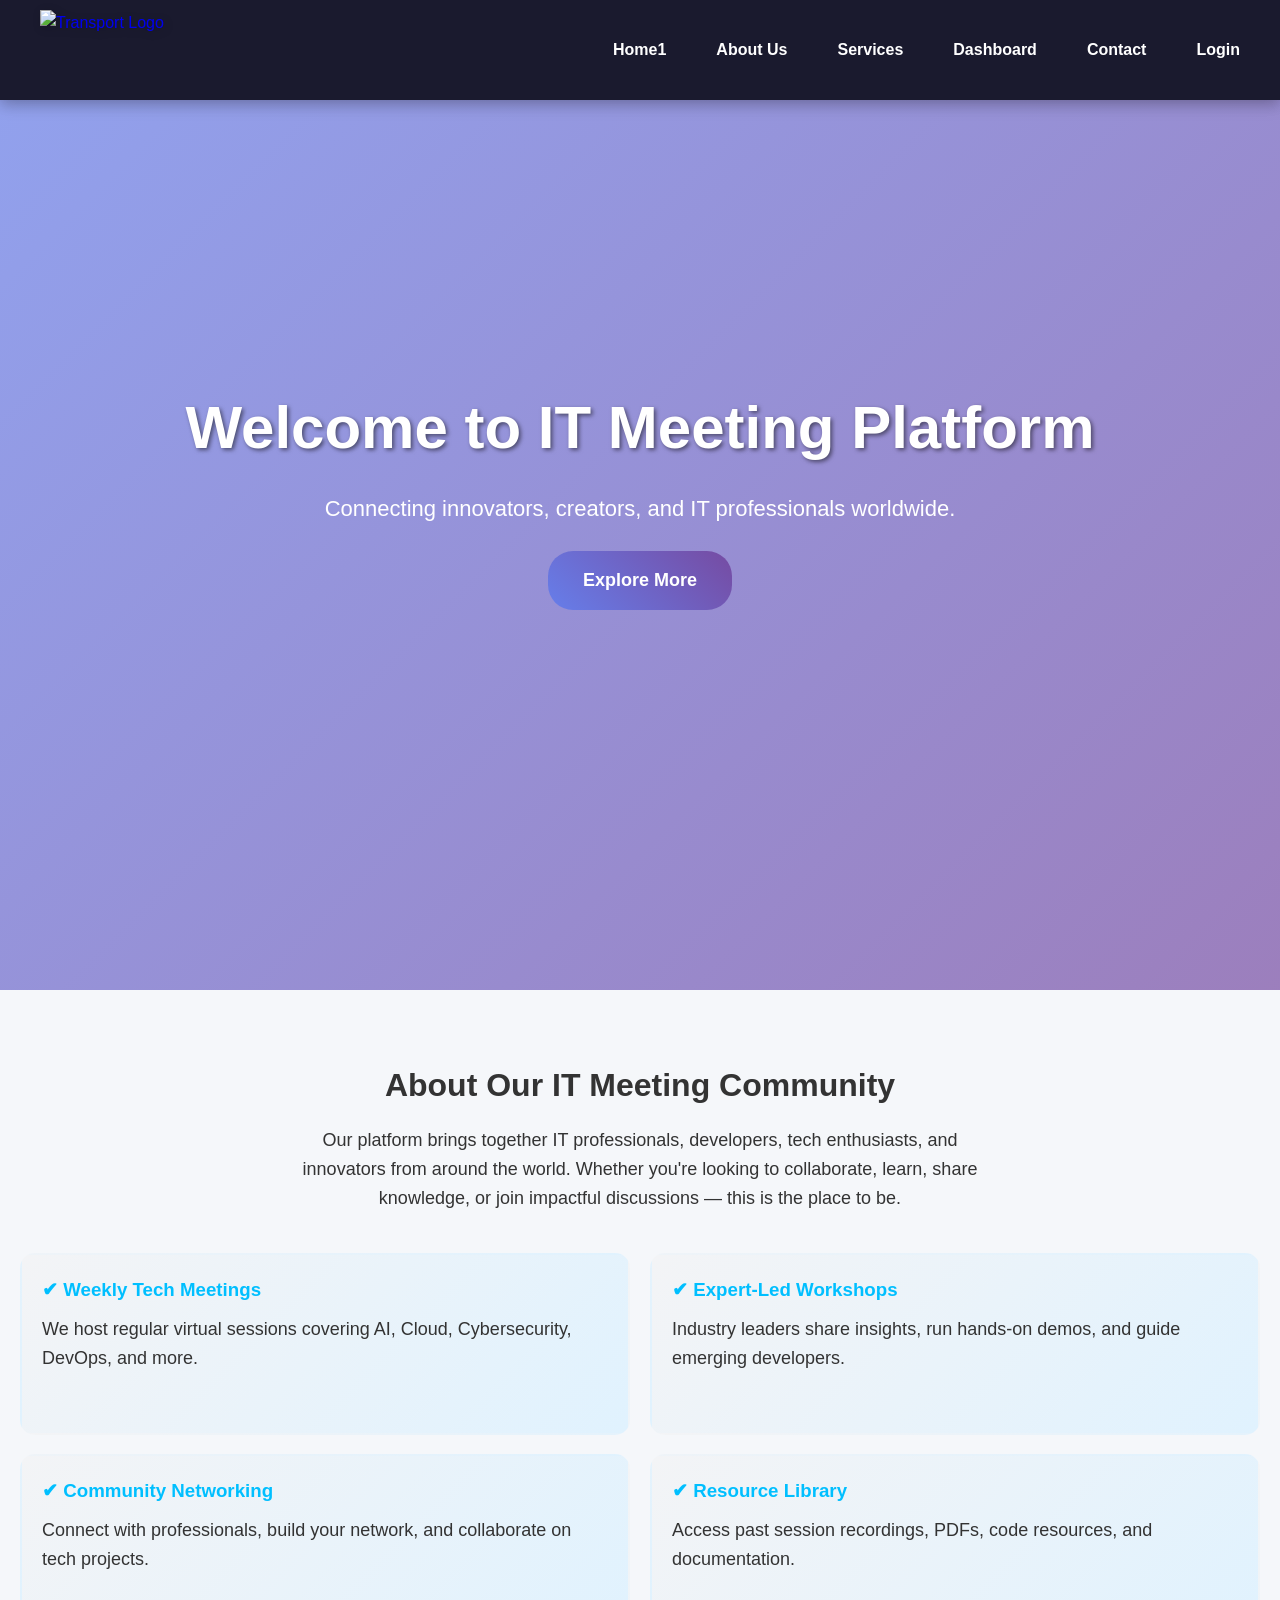
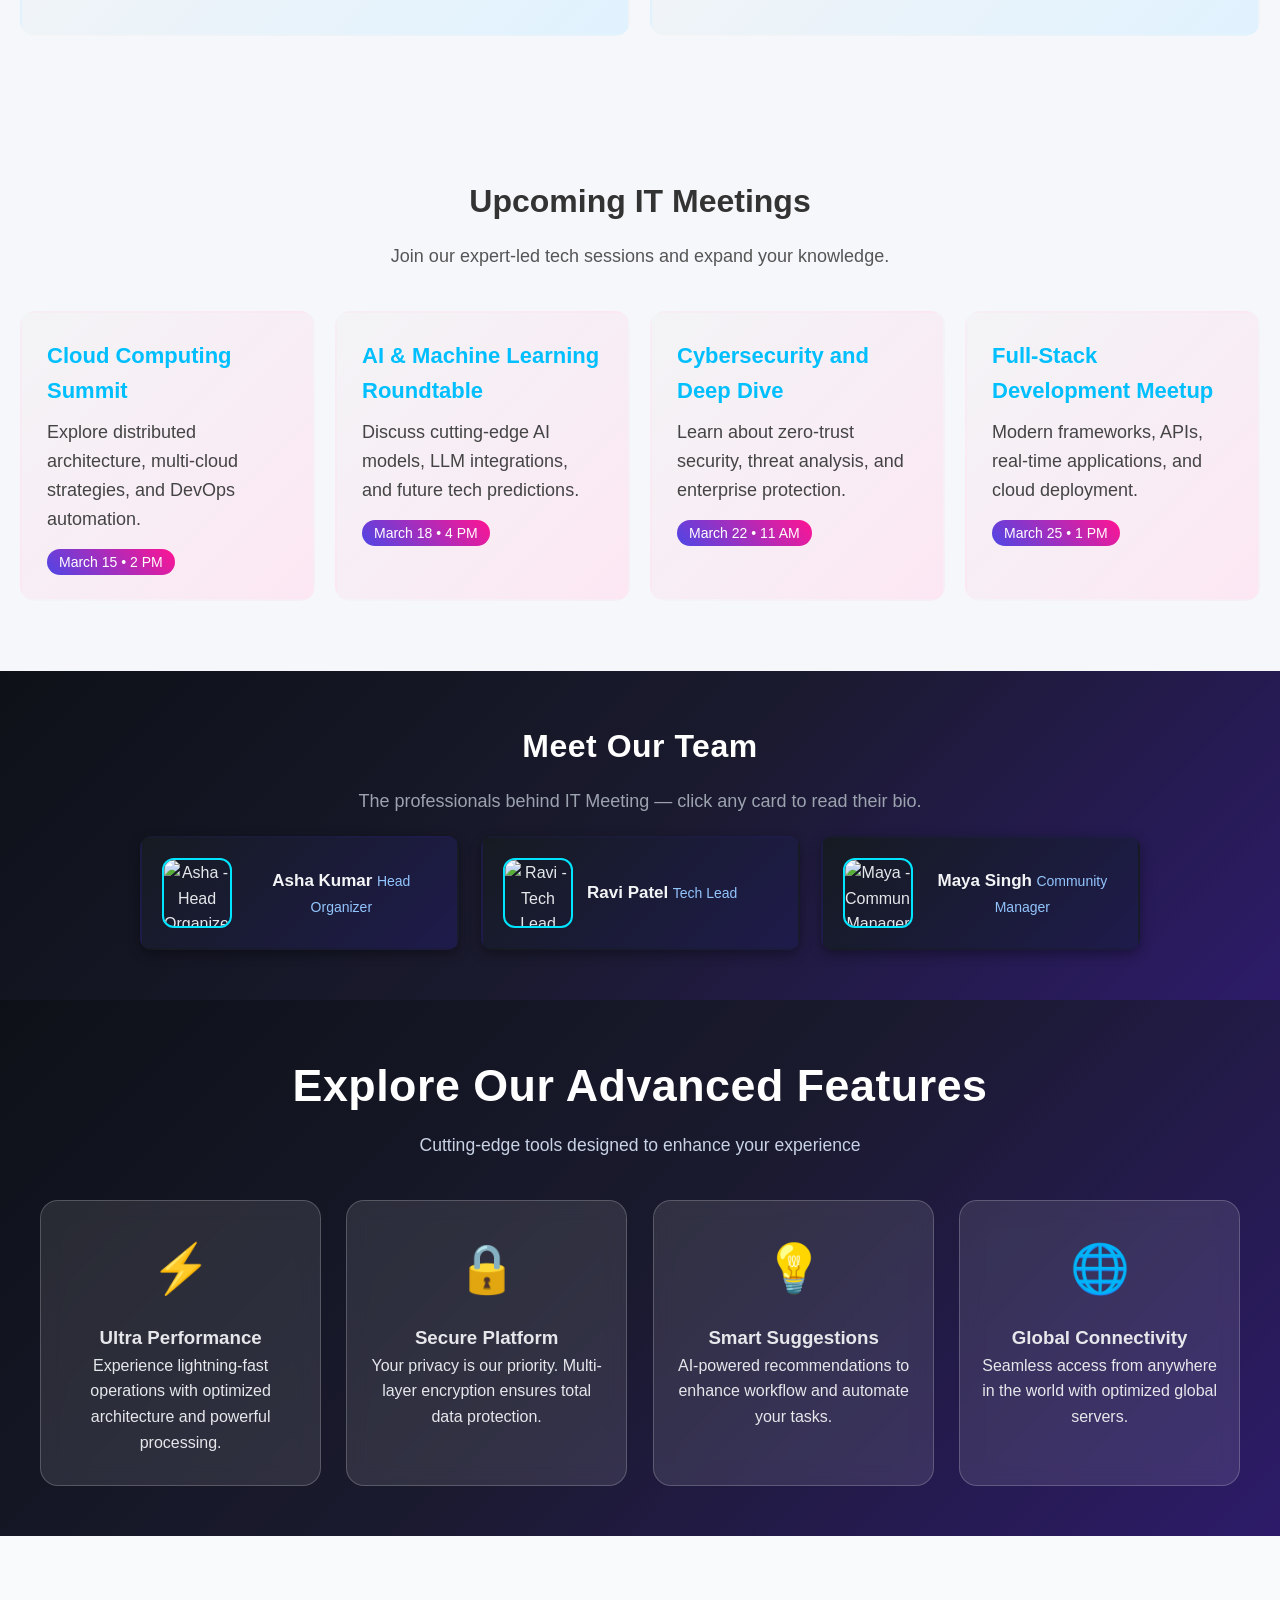
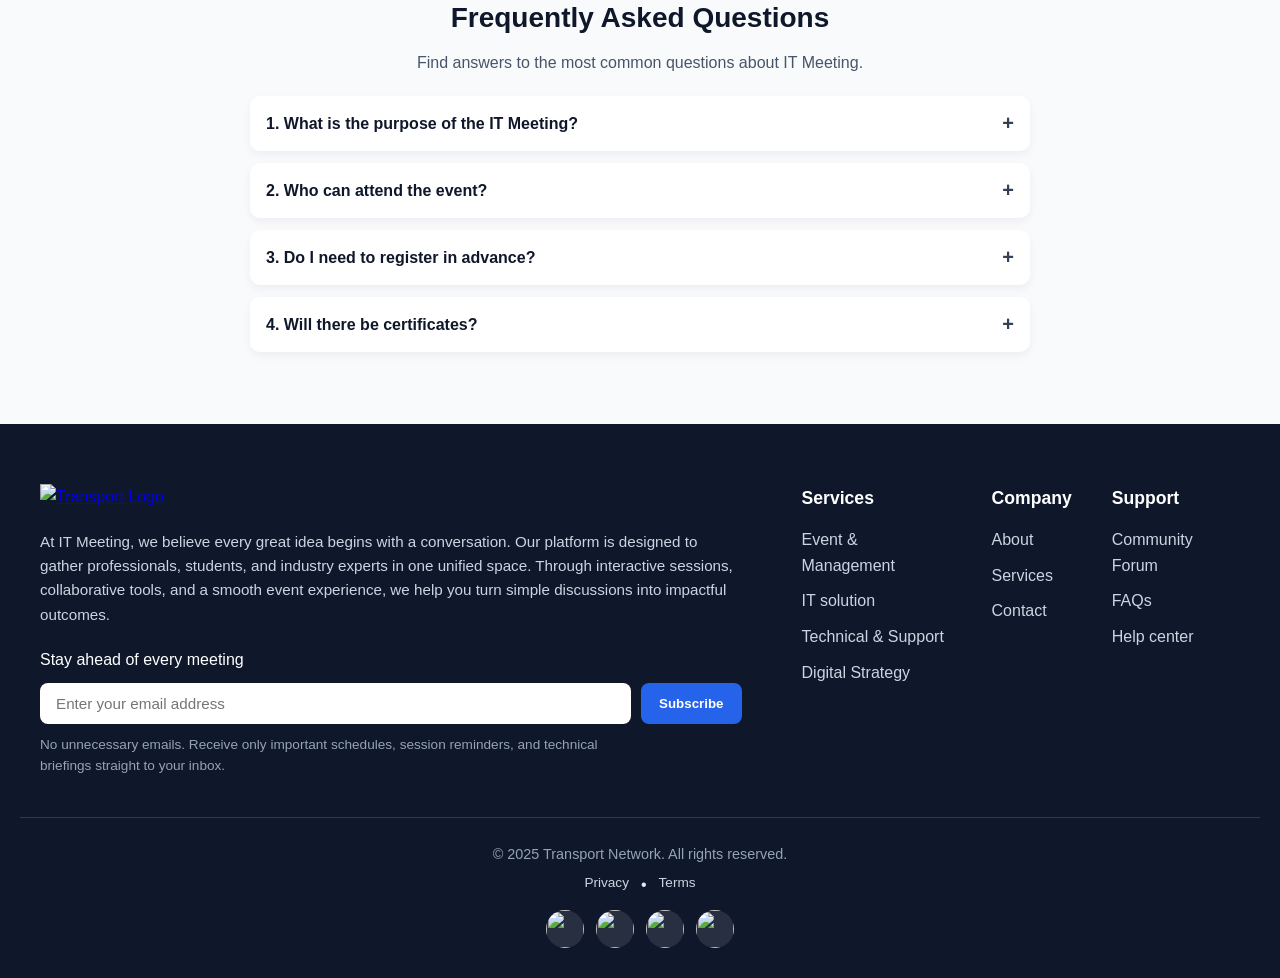
==== index.html @ df98c194 "bb" ====
<!DOCTYPE html>
<html lang="en">

<head>
    <meta charset="UTF-8">
    <meta name="viewport" content="width=device-width, initial-scale=1.0">
    <title>Stackly meeting</title>
    <link rel="stylesheet" href="style.css">
    <link rel="stylesheet" href="loading.css">
    <link rel="icon" type="image/png" sizes="32x32" href="assets/logo-removebg-preview.png">
</head>

<body>
    <!-- Loading Screen -->
    <div id="pageLoader" class="page-loader">
        <div class="loader-logo-container">
            <img src="assets/logo-removebg-preview.png" alt="Loading..." class="loader-logo">
        </div>
        <div class="loader-spinner"></div>
        <div class="loader-text">Loading</div>
        <div class="loader-progress-container">
            <div class="loader-progress-bar"></div>
        </div>
        <div class="loader-dots">
            <div class="loader-dot"></div>
            <div class="loader-dot"></div>
            <div class="loader-dot"></div>
        </div>
    </div>

    <div class="page-content">
    <!-- Navigation Bar -->
    <nav class="navbar">
        <div class="nav-container">
            <!-- Logo -->
            <div class="logo">
                <a href="index.html">
                    <img src="assets/logo-removebg-preview.png" alt="Transport Logo" class="logo-img">
                </a>
            </div>

            <!-- Navigation Menu -->
            <ul class="nav-menu" id="navMenu">
                <li class="nav-item home-dropdown">
                    <a href="index.html" class="nav-link">Home1</a>
                    <ul class="dropdown-menu">
                        <li><a href="home2.html" class="dropdown-link">Home2</a></li>
                    </ul>
                </li>
                <li class="nav-item">
                    <a href="about.html" class="nav-link">About Us</a>
                </li>
                <li class="nav-item">
                    <a href="service.html" class="nav-link">Services</a>
                </li>
                <li class="nav-item">
                    <a href="dash.html" class="nav-link">Dashboard</a>
                </li>

                <li class="nav-item">
                    <a href="contact.html" class="nav-link">Contact</a>
                </li>
                <li class="nav-item">
                    <a href="login.html" class="nav-link">Login</a>
                </li>
            </ul>

            <!-- Hamburger Menu -->
            <div class="hamburger" id="hamburger">
                <span class="bar"></span>
                <span class="bar"></span>
                <span class="bar"></span>
            </div>
        </div>
    </nav>

    <section id="section1" class="hero">
        <video autoplay muted loop playsinline class="bg-video">
            <source src="assets/meeting video.mp4" type="video/mp4">
        </video>

        <div class="hero-content">
            <h1>Welcome to IT Meeting Platform</h1>
            <p>Connecting innovators, creators, and IT professionals worldwide.</p>
            <a href="login.html" class="btn-primary">Explore More</a>
        </div>
    </section>

    <!-- SECTION 2 : DETAILED INFO -->
    <section id="section2" class="section about">
        <h2>About Our IT Meeting Community</h2>

        <p>
            Our platform brings together IT professionals, developers, tech enthusiasts,
            and innovators from around the world. Whether you're looking to collaborate,
            learn, share knowledge, or join impactful discussions — this is the place to be.
        </p>

        <div class="about-grid">
            <div class="about-card">
                <h3>✔ Weekly Tech Meetings</h3>
                <p>We host regular virtual sessions covering AI, Cloud, Cybersecurity, DevOps, and more.</p>
            </div>

            <div class="about-card">
                <h3>✔ Expert-Led Workshops</h3>
                <p>Industry leaders share insights, run hands-on demos, and guide emerging developers.</p>
            </div>

            <div class="about-card">
                <h3>✔ Community Networking</h3>
                <p>Connect with professionals, build your network, and collaborate on tech projects.</p>
            </div>

            <div class="about-card">
                <h3>✔ Resource Library</h3>
                <p>Access past session recordings, PDFs, code resources, and documentation.</p>
            </div>
        </div>
    </section>
    <!-- SECTION 3 : UPCOMING MEETINGS -->
    <section id="section3" class="section meetings">
        <h2>Upcoming IT Meetings</h2>
        <p class="section-subtext">Join our expert-led tech sessions and expand your knowledge.</p>

        <div class="meetings-grid">

            <div class="meeting-card">
                <h3>Cloud Computing Summit</h3>
                <p>Explore distributed architecture, multi-cloud strategies, and DevOps automation.</p>
                <span class="tag">March 15 • 2 PM</span>
            </div>

            <div class="meeting-card">
                <h3>AI & Machine Learning Roundtable</h3>
                <p>Discuss cutting-edge AI models, LLM integrations, and future tech predictions.</p>
                <span class="tag">March 18 • 4 PM</span>
            </div>

            <div class="meeting-card">
                <h3>Cybersecurity and Deep Dive</h3>
                <p>Learn about zero-trust security, threat analysis, and enterprise protection.</p>
                <span class="tag">March 22 • 11 AM</span>
            </div>

            <div class="meeting-card">
                <h3>Full-Stack Development Meetup</h3>
                <p>Modern frameworks, APIs, real-time applications, and cloud deployment.</p>
                <span class="tag">March 25 • 1 PM</span>
            </div>

        </div>
    </section>
    <!-- SECTION C : Section 5 (Team) -->
    <section id="section5" class="section team">
        <h2>Meet Our Team</h2>
        <p class="lead">The professionals behind IT Meeting — click any card to read their bio.</p>

        <ul class="team-grid">
            <li class="team-card" tabindex="0" data-member="m1" aria-haspopup="dialog" aria-controls="memberModal">
                <img src="assets/human 1.avif" alt="Asha - Head Organizer" class="team-avatar" />
                <div class="team-meta">
                    <strong>Asha Kumar</strong>
                    <span>Head Organizer</span>
                </div>
            </li>

            <li class="team-card" tabindex="0" data-member="m2" aria-haspopup="dialog" aria-controls="memberModal">
                <img src="assets/human2.jpg" alt="Ravi - Tech Lead" class="team-avatar" />
                <div class="team-meta">
                    <strong>Ravi Patel</strong>
                    <span>Tech Lead</span>
                </div>
            </li>

            <li class="team-card" tabindex="0" data-member="m3" aria-haspopup="dialog" aria-controls="memberModal">
                <img src="assets/human3.webp" alt="Maya - Community Manager" class="team-avatar" />
                <div class="team-meta">
                    <strong>Maya Singh</strong>
                    <span>Community Manager</span>
                </div>
            </li>

        </ul>

        <!-- Modal (hidden by default) -->
        <div id="memberModal" class="modal" role="dialog" aria-modal="true" aria-hidden="true">
            <div class="modal-panel" role="document">
                <button class="modal-close" aria-label="Close member bio">&times;</button>
                <div class="modal-body">
                    <img id="modalAvatar" src="assets/human 1.avif" alt="img" class="modal-avatar" />
                    <h3 id="modalName"></h3>
                    <p id="modalRole" class="muted"></p>
                    <p id="modalBio"></p>
                </div>
            </div>
            <div class="modal-backdrop" data-close-modal></div>
        </div>
    </section>

    <!-- SECTION D : Section 6 (Contact) -->

    <!-- =======================
     SECTION 5 – ADVANCED FEATURES
=========================== -->
    <section id="section5" class="sec5">
        <div class="sec5-container">

            <h2 class="sec5-title">Explore Our Advanced Features</h2>
            <p class="sec5-subtitle">Cutting-edge tools designed to enhance your experience</p>

            <div class="sec5-grid">

                <div class="sec5-card" data-speed="1.2">
                    <div class="sec5-icon">⚡</div>
                    <h3>Ultra Performance</h3>
                    <p>Experience lightning-fast operations with optimized architecture and powerful processing.</p>
                </div>

                <div class="sec5-card" data-speed="1.4">
                    <div class="sec5-icon">🔒</div>
                    <h3>Secure Platform</h3>
                    <p>Your privacy is our priority. Multi-layer encryption ensures total data protection.</p>
                </div>

                <div class="sec5-card" data-speed="1.1">
                    <div class="sec5-icon">💡</div>
                    <h3>Smart Suggestions</h3>
                    <p>AI-powered recommendations to enhance workflow and automate your tasks.</p>
                </div>

                <div class="sec5-card" data-speed="1.3">
                    <div class="sec5-icon">🌐</div>
                    <h3>Global Connectivity</h3>
                    <p>Seamless access from anywhere in the world with optimized global servers.</p>
                </div>

            </div>

        </div>
    </section>
    <section id="section6" class="faq-section">
        <h2>Frequently Asked Questions</h2>
        <p class="faq-lead">Find answers to the most common questions about IT Meeting.</p>

        <div class="faq-container">

            <!-- FAQ Item -->
            <div class="faq-item">
                <button class="faq-question">
                    1. What is the purpose of the IT Meeting?
                    <span class="faq-icon">+</span>
                </button>
                <div class="faq-answer">
                    <p>
                        IT Meeting brings together developers, students, and tech leaders to collaborate,
                        innovate, and share knowledge across multiple domains of technology.
                    </p>
                </div>
            </div>

            <div class="faq-item">
                <button class="faq-question">
                    2. Who can attend the event?
                    <span class="faq-icon">+</span>
                </button>
                <div class="faq-answer">
                    <p>
                        Anyone passionate about technology — students, professionals, freelancers,
                        and beginners — are welcome to participate.
                    </p>
                </div>
            </div>

            <div class="faq-item">
                <button class="faq-question">
                    3. Do I need to register in advance?
                    <span class="faq-icon">+</span>
                </button>
                <div class="faq-answer">
                    <p>
                        Yes, registration is required to secure your spot and receive event
                        updates, schedules, and exclusive content.
                    </p>
                </div>
            </div>

            <div class="faq-item">
                <button class="faq-question">
                    4. Will there be certificates?
                    <span class="faq-icon">+</span>
                </button>
                <div class="faq-answer">
                    <p>
                        Yes! Participants will receive digital certificates after the completion
                        of sessions and workshops.
                    </p>
                </div>
            </div>

        </div>
    </section>
    <script>
        const faqItems = document.querySelectorAll(".faq-item");

        faqItems.forEach(item => {
            const btn = item.querySelector(".faq-question");

            btn.addEventListener("click", () => {
                item.classList.toggle("active");
            });
        });
    </script>
    <footer class="site-footer">
        <div class="footer-inner">
            <div class="footer-brand">
                <a href="index.html" class="footer-logo-link">
                    <img src="assets/logo-removebg-preview.png" alt="Transport Logo" class="footer-logo">
                </a>
                <p class="footer-text">
                    At IT Meeting, we believe every great idea begins with a conversation. Our platform is designed to
                    gather professionals, students, and industry experts in one unified space. Through interactive
                    sessions, collaborative tools, and a smooth event experience, we help you turn simple discussions
                    into impactful outcomes.
                </p>
                <div class="footer-subscribe">
                    <p class="subscribe-label">Stay ahead of every meeting</p>
                    <form class="subscribe-form" onsubmit="return checkEmail(event)">
                        <input id="emailInput" type="email" placeholder="Enter your email address"
                            class="subscribe-input">
                        <button type="submit" class="subscribe-button">Subscribe</button>
                    </form>

                    <script>
                        function checkEmail(event) {
                            const email = document.getElementById("emailInput").value;

                            if (email.trim() === "") {
                                alert("Please enter your email.");
                                return false; // stop form submission
                            }

                            // if email is filled → go to 404.html
                            window.location.href = "404.html";
                            return false; // prevent default form submit
                        }
                    </script>
                    <p class="subscribe-hint">No unnecessary emails. Receive only important schedules, session
                        reminders, and technical<br> briefings straight to your inbox.</p>
                </div>
            </div>

            <div class="footer-columns">
                <div class="footer-column">
                    <h3>Services</h3>
                    <ul>
                        <li><a href="service.html">Event &amp; Management</a></li>
                        <li><a href="service.html">IT solution</a></li>
                        <li><a href="service.html">Technical &amp; Support</a></li>
                        <li><a href="service.html">Digital Strategy</a></li>
                    </ul>
                </div>
                <div class="footer-column">
                    <h3>Company</h3>
                    <ul>
                        <li><a href="about.html">About</a></li>
                        <li><a href="service.html">Services</a></li>
                        <li><a href="login.html">Contact</a></li>
                    </ul>
                </div>
                <div class="footer-column">
                    <h3>Support</h3>
                    <ul>
                        <li><a href="contact.html">Community Forum</a></li>
                        <li><a href="404.html">FAQs</a></li>
                        <li><a href="404.html">Help center</a></li>
                    </ul>
                </div>
            </div>
        </div>

        <div class="footer-bottom">
            <div class="footer-bottom-left">
                <p>© 2025 Transport Network. All rights reserved.</p>
                <div class="footer-legal">
                    <a href="404.html">Privacy</a>
                    <span>•</span>
                    <a href="404.html">Terms</a>
                </div>
            </div>
            <div class="footer-bottom-right">
                <div class="social-icons">
                    <a href="404.html" target="_blank">
                        <img src="https://cdn-icons-png.flaticon.com/512/733/733547.png" class="social-icon">
                    </a>
                    <a href="404.html" target="_blank">
                        <img src="https://cdn-icons-png.flaticon.com/512/2111/2111463.png" class="social-icon">
                    </a>
                    <a href="404.html" target="_blank">
                        <img src="https://cdn-icons-png.flaticon.com/512/733/733579.png" class="social-icon">
                    </a>
                    <a href="404.html" target="_blank">
                        <img src="https://cdn-icons-png.flaticon.com/512/1384/1384060.png" class="social-icon">
                    </a>
                </div>
            </div>
        </div>
    </footer>
    </div>

    <script src="script.js"></script>
    <script src="page-transitions.js"></script>
</body>

</html>
---- style.css ----
* {
    margin: 0;
    padding: 0;
    box-sizing: border-box;
}

body {
    font-family: 'Arial', sans-serif;
    line-height: 1.6;
    color: #333;
}

/* Keyframe Animations */
@keyframes fadeInUp {
    from {
        opacity: 0;
        transform: translateY(30px);
    }
    to {
        opacity: 1;
        transform: translateY(0);
    }
}

@keyframes pulse {
    0% { transform: scale(1); }
    50% { transform: scale(1.05); }
    100% { transform: scale(1); }
}

@keyframes glow {
    0% { box-shadow: 0 0 5px rgba(0, 191, 255, 0.5); }
    50% { box-shadow: 0 0 20px rgba(0, 191, 255, 0.8); }
    100% { box-shadow: 0 0 5px rgba(0, 191, 255, 0.5); }
}

@keyframes slideInLeft {
    from { transform: translateX(-100%); opacity: 0; }
    to { transform: translateX(0); opacity: 1; }
}

@keyframes float {
    0%, 100% { transform: translateY(0px); }
    50% { transform: translateY(-10px); }
}

@keyframes textGlow {
    0%, 100% { text-shadow: 0 0 5px rgba(255,255,255,0.5); }
    50% { text-shadow: 0 0 20px rgba(255,255,255,0.8), 0 0 30px rgba(255,255,255,0.6); }
}

@keyframes bounce {
    0%, 20%, 50%, 80%, 100% { transform: translateY(0); }
    40% { transform: translateY(-10px); }
    60% { transform: translateY(-5px); }
}

@keyframes rotate {
    from { transform: rotate(0deg); }
    to { transform: rotate(360deg); }
}

@keyframes scaleIn {
    from { transform: scale(0.8); opacity: 0; }
    to { transform: scale(1); opacity: 1; }
}

/* Navigation Bar */
.navbar {
    background: #1a1a2e;
    box-shadow: 0 4px 15px rgba(0, 0, 0, 0.3);
    position: absolute;
    top: 0;
    z-index: 1000;
    width: 100%;
}

.nav-container {
    margin: 0 auto;
    padding: 10px 20px 10px 40px;
    display: flex;
    align-items: center;
    justify-content: space-between;
}

/* Logo - Left Side */
.logo {
    display: flex;
    align-items: center;
    flex-shrink: 0;
}

.logo a {
    display: flex;
    align-items: center;
    text-decoration: none;
    transition: all 0.3s ease;
}

.logo-img {
    height: 80px;
    width: 150px;
    max-width: 100%;
    object-fit: contain;
    transition: all 0.3s ease;
    filter: drop-shadow(2px 2px 4px rgba(0, 0, 0, 0.2));
}

.logo a:hover .logo-img {
    transform: scale(1.1);
    filter: drop-shadow(2px 2px 8px rgba(255, 215, 0, 0.5));
}

/* Navigation Menu */
.nav-menu {
    display: flex;
    list-style: none;
    gap: 10px;
    align-items: center;

    /* ⭐ ADDED → Ensures menu stays right */
    margin-left: auto;
}

.nav-item {
    position: relative;
}

/* Dropdown Menu for Home1 */
.home-dropdown {
    position: relative;
}

.dropdown-menu {
    position: absolute;
    top: 100%;
    left: 0;
    background: #1a1a2e;
    list-style: none;
    padding: 10px 0;
    margin: 5px 0 0 0;
    min-width: 150px;
    opacity: 0;
    visibility: hidden;
    transform: translateY(-10px);
    transition: all 0.3s ease;
    box-shadow: 0 4px 12px rgba(0, 0, 0, 0.3);
    border-radius: 8px;
    z-index: 1001;
}

.home-dropdown:hover .dropdown-menu {
    opacity: 1;
    visibility: visible;
    transform: translateY(0);
}

.dropdown-link {
    display: block;
    padding: 12px 20px;
    color: #ffffff;
    text-decoration: none;
    font-size: 15px;
    font-weight: 500;
    transition: all 0.3s ease;
    border-radius: 0;
}

.dropdown-link:hover {
    background: transparent;
    color: #ffd700;
    padding-left: 25px;
}

.nav-link {
    text-decoration: none;
    color: #ffffff;
    font-size: 16px;
    font-weight: 600;
    transition: all 0.3s ease;
    padding: 10px 20px;
    display: block;
    border-radius: 25px;
    background: transparent;
}

.nav-link:hover {
    background: transparent;
    color: #ffd700;
    transform: translateY(-2px);
}

/* Hamburger Menu */
.hamburger {
    display: none;
    flex-direction: column;
    cursor: pointer;
    gap: 5px;
}

.bar {
    width: 25px;
    height: 3px;
    background-color: #ffffff;
    border-radius: 3px;
    transition: all 0.3s ease;
}

/* Hamburger Animation */
.hamburger.active .bar:nth-child(1) {
    transform: rotate(45deg) translate(8px, 8px);
}

.hamburger.active .bar:nth-child(2) {
    opacity: 0;
}

.hamburger.active .bar:nth-child(3) {
    transform: rotate(-45deg) translate(7px, -7px);
}

/* Mobile Responsive Styles */
@media screen and (max-width: 768px) {
    .nav-container {
        height: auto;
        padding: 10px 20px;
    }

    .hamburger {
        display: flex;
    }

    .logo-img {
        height: 70px;
        width: 70px;
    }

    .nav-menu {
        position: fixed;
        left: -100%;
        top: 70px;
        flex-direction: column;
        background: #1a1a2e;
        width: 100%;
        text-align: center;
        transition: left 0.3s ease;
        box-shadow: 0 10px 27px rgba(0, 0, 0, 0.3);
        padding: 20px 0;
        gap: 0;
    }

    .nav-menu.active {
        left: 0;
    }

    .nav-item {
        width: 100%;
        padding: 0;
        border-bottom: 1px solid rgba(255, 255, 255, 0.2);
    }

    .nav-link {
        width: 100%;
        padding: 15px 20px;
        margin: 5px 20px;
        border-radius: 10px;
    }

    .nav-link:hover {
        background: transparent;
        color: #ffd700;
    }

    .dropdown-menu {
        position: static;
        opacity: 1;
        visibility: visible;
        transform: none;
        box-shadow: none;
        margin: 0;
        padding: 0;
        background: transparent;
    }

    .home-dropdown:hover .dropdown-menu {
        transform: none;
    }

    .dropdown-link {
        padding: 10px 40px;
        font-size: 14px;
    }
}

/*section1*/

* { margin: 0; padding: 0; box-sizing: border-box; }
body { font-family: Arial, sans-serif; background-color: #F5F7FA;}


/* SECTION 1 : HERO VIDEO */
.hero {
    position: relative;
    height: 90vh;
    width: 100%;
    overflow: hidden;
    animation: fadeInUp 1s ease-out;
}

.bg-video {
    position: absolute;
    top: 0;
    left: 0;
    width: 100%;
    height: 160vh;
    object-fit: cover;
    z-index: -1;
}

.hero-content {
    height: 100vh;
    display: flex;
    flex-direction: column;
    justify-content: center;
    align-items: center;
    text-align: center;
    padding: 20px;
    color: white;
    background: linear-gradient(135deg, rgba(102, 126, 234, 0.7), rgba(118, 75, 162, 0.7));
    animation: slideInLeft 1.2s ease-out 0.5s both;
}

.hero h1 {
    font-size: 42px;
    margin-bottom: 15px;
    text-shadow: 2px 2px 4px rgba(0,0,0,0.5);
    animation: textGlow 2s ease-in-out infinite alternate, float 3s ease-in-out infinite;
}

.hero p {
    font-size: 18px;
    max-width: 600px;
    margin-bottom: 25px;
    animation: fadeInUp 1s ease-out 1s both;
}

.btn-primary {
    background: linear-gradient(45deg, #667eea, #764ba2);
    color: white;
    padding: 12px 25px;
    font-weight: bold;
    border-radius: 25px;
    text-decoration: none;
    transition: all 0.3s ease;
    animation: pulse 2s infinite, float 4s ease-in-out infinite;
}

.btn-primary:hover {
    background: linear-gradient(45deg, #5a67d8, #6b46c1);
    transform: scale(1.1);
    animation: glow 1s infinite, float 4s ease-in-out infinite;
}

/* SECTION 2 */
.section {
    padding: 60px 20px;
    text-align: center;
}

.section h2 {
    font-size: 32px;
    margin-bottom: 20px;
}

.section p {
    max-width: 700px;
    margin: 0 auto 40px auto;
    font-size: 18px;
    line-height: 1.6;
}

/* ABOUT GRID */
.about-grid {
    display: grid;
    grid-template-columns: 1fr;
    gap: 20px;
    animation: fadeInUp 1s ease-out 0.5s both;
}

.about-card {
    padding: 20px;
    background: linear-gradient(135deg, #f3f4f6, #e0f2fe);
    border-radius: 15px;
    text-align: left;
    transition: all 0.3s ease;
    border: 2px solid transparent;
    animation: scaleIn 0.8s ease-out both;
}

.about-card:nth-child(1) { animation-delay: 0.1s; }
.about-card:nth-child(2) { animation-delay: 0.2s; }
.about-card:nth-child(3) { animation-delay: 0.3s; }
.about-card:nth-child(4) { animation-delay: 0.4s; }

.about-card:hover {
    transform: translateY(-10px) rotate(2deg);
    background: linear-gradient(135deg, #dbeafe, #fef3c7);
    border-color: #00bfff;
    box-shadow: 0 10px 30px rgba(0, 191, 255, 0.3);
    animation: pulse 1s infinite;
}

.about-card h3 {
    margin-bottom: 10px;
    color: #00bfff;
}

/* RESPONSIVE */
@media (min-width: 768px) {
    .hero h1 { font-size: 52px; }
    .about-grid {
        grid-template-columns: repeat(2, 1fr);
    }
}
/* Desktop View – Increase Video Height */
@media (min-width: 1024px) {
    .hero {
        height: 110vh; /* increase hero height */
    }

    .bg-video {
        height: 220vh; /* bigger video for large screens */
    }

    .hero-content {
        height: 110vh;
        padding: 40px;
    }

    .hero h1 {
        font-size: 60px;
    }

    .hero p {
        font-size: 22px;
        max-width: 700px;
    }

    .btn-primary {
        padding: 15px 35px;
        font-size: 18px;
    }
}
/* SECTION BASE */
.section {
    padding: 70px 20px;
    text-align: center;
}

.section h2 {
    font-size: 32px;
    margin-bottom: 15px;
}

.section-subtext {
    font-size: 18px;
    max-width: 600px;
    margin: 0 auto 40px;
    color: #555;
}

/* SECTION 3 : MEETINGS GRID */
.meetings-grid {
    display: grid;
    gap: 20px;
    animation: fadeInUp 1s ease-out 0.7s both;
}

.meeting-card {
    background: linear-gradient(135deg, #f3f4f6, #fce7f3);
    padding: 25px;
    border-radius: 15px;
    text-align: left;
    transition: all 0.3s ease;
    border: 2px solid transparent;
    animation: scaleIn 0.8s ease-out both;
}

.meeting-card:nth-child(1) { animation-delay: 0.1s; }
.meeting-card:nth-child(2) { animation-delay: 0.2s; }
.meeting-card:nth-child(3) { animation-delay: 0.3s; }
.meeting-card:nth-child(4) { animation-delay: 0.4s; }

.meeting-card:hover {
    transform: translateY(-10px) scale(1.02);
    background: linear-gradient(135deg, #fef3c7, #dbeafe);
    border-color: #00bfff;
    box-shadow: 0 15px 40px rgba(0, 191, 255, 0.3);
    animation: glow 1s infinite;
}

.meeting-card h3 {
    font-size: 22px;
    margin-bottom: 10px;
    color: #00bfff;
}

.meeting-card p {
    margin-bottom: 15px;
    color: #444;
}

.tag {
    background: linear-gradient(45deg, #4f46e5, #ff1493);
    color: white;
    padding: 5px 12px;
    border-radius: 20px;
    font-size: 14px;
}

/* SECTION 4 : SERVICES GRID */
.services-grid {
    display: grid;
    gap: 20px;
}

.service-card {
    background: #e5e7eb;
    padding: 25px;
    border-radius: 10px;
    transition: 0.3s;
}

.service-card:hover {
    background: #d1d5db;
}

.service-card h3 {
    font-size: 22px;
    margin-bottom: 10px;
}

.service-card p {
    color: #444;
}

/* DESKTOP VIEW */
@media (min-width: 768px) {
    .meetings-grid,
    .services-grid {
        grid-template-columns: repeat(2, 1fr);
    }
}

@media (min-width: 1024px) {
    .meetings-grid,
    .services-grid {
        grid-template-columns: repeat(4, 1fr);
    }
}
/* ---------- SECTION 5 : Team ---------- */
/* ---------------- TEAM SECTION (Color Enhanced) ---------------- */

#section5 {
  background: linear-gradient(135deg, #0d1117, #1a1a2e, #2d1b69);
  color: #e5e7eb;
  padding: 50px 20px;
  animation: fadeInUp 1s ease-out 0.9s both;
}

#section5 h2 {
  color: #ffffff;
  font-weight: 700;
  letter-spacing: 0.5px;
}

.team .lead {
  color: #9ca3af;
  margin-bottom: 20px;
}

/* ---------- Team Grid ---------- */
.team-grid {
  list-style: none;
  display: grid;
  gap: 16px;
  grid-template-columns: 1fr;
  max-width: 1000px;
  margin: 0 auto;
  padding: 0;
}

/* ---------- Team Cards ---------- */
.team-card {
  display: flex;
  gap: 14px;
  align-items: center;
  padding: 16px;
  border-radius: 12px;
  background: linear-gradient(135deg, #161b22, #1e1b4b);
  cursor: pointer;
  box-shadow: 0 4px 12px rgba(0,0,0,0.35);
  transition: all .3s ease;
  border: 2px solid transparent;
  animation: bounce 1s ease-out both;
}

.team-card:nth-child(1) { animation-delay: 0.1s; }
.team-card:nth-child(2) { animation-delay: 0.2s; }
.team-card:nth-child(3) { animation-delay: 0.3s; }

.team-card:hover,
.team-card:focus {
  transform: translateY(-8px) scale(1.05);
  background: linear-gradient(135deg, #1f2937, #312e81);
  box-shadow: 0 15px 40px rgba(0, 191, 255, 0.5);
  border-color: #667eea;
  outline: none;
  animation: glow 1s infinite;
}

.team-avatar {
  width: 70px;
  height: 70px;
  border-radius: 12px;
  object-fit: cover;
  border: 2px solid #00e5ff;       /* Neon cyan border */
}

.team-meta strong {
  color: #f3f4f6;
  font-size: 17px;
}

.team-meta span {
  color: #93c5fd;                  /* Soft blue for roles */
  font-size: 14px;
}

/* ---------- Modal ---------- */
.modal {
  position: fixed;
  inset: 0;
  display: none;
  align-items: center;
  justify-content: center;
  z-index: 1200;
}

.modal[aria-hidden="false"] {
  display: flex;
}

.modal-backdrop {
  position: absolute;
  inset: 0;
  background: rgba(0,0,0,0.55);
}

.modal-panel {
  position: relative;
  background: #161b22;              /* dark modal box */
  width: 92%;
  max-width: 720px;
  border-radius: 14px;
  padding: 26px;
  z-index: 2;
  border: 1px solid #1f2937;
  box-shadow: 0 14px 34px rgba(0,0,0,0.6);
}

.modal-close {
  position: absolute;
  right: 16px;
  top: 12px;
  background: none;
  border: none;
  font-size: 28px;
  color: #e5e7eb;
  cursor: pointer;
}

.modal-avatar {
  width: 110px;
  height: 110px;
  border-radius: 14px;
  object-fit: cover;
  margin-bottom: 10px;
  border: 2px solid #00e5ff;
}

.modal-body h3 {
  color: #ffffff;
}

.modal-body .muted {
  color: #9ca3af;
}

.modal-body p {
  color: #d1d5db;
}

/* ---------- Responsive: Desktop View ---------- */
@media (min-width: 1024px) {
  .team-grid {
    grid-template-columns: repeat(3, 1fr);
    gap: 22px;
  }
  .team-card {
    padding: 20px;
  }
}

/* =======================
   SECTION 5 STYLING
=========================== */
.sec5 {
  background: linear-gradient(135deg, #0b0f19, #151e30, #7c3aed);
  padding: 80px 20px;
  color: #fff;
  animation: fadeInUp 1s ease-out 1.1s both;
}

.sec5-container {
  max-width: 1200px;
  margin: auto;
  text-align: center;
}

.sec5-title {
  font-size: 2.8rem;
  font-weight: 700;
  margin-bottom: 10px;
}

.sec5-subtitle {
  font-size: 1.1rem;
  color: #c9d3e6;
  margin-bottom: 40px;
}

.sec5-grid {
  display: grid;
  grid-template-columns: repeat(4, 1fr);
  gap: 25px;
}

.sec5-card {
  background: rgba(255, 255, 255, 0.1);
  border: 1px solid rgba(255,255,255,0.2);
  padding: 30px 20px;
  border-radius: 18px;
  backdrop-filter: blur(10px);
  transition: all 0.4s ease;
  cursor: pointer;
  animation: slideInRight 1s ease-out both;
}

.sec5-card:nth-child(1) { animation-delay: 1.3s; }
.sec5-card:nth-child(2) { animation-delay: 1.4s; }
.sec5-card:nth-child(3) { animation-delay: 1.5s; }
.sec5-card:nth-child(4) { animation-delay: 1.6s; }

.sec5-card:hover {
  transform: translateY(-15px) scale(1.05);
  box-shadow: 0 20px 50px rgba(0, 191, 255, 0.4);
  border-color: #00bfff;
  background: rgba(255, 255, 255, 0.15);
  animation: glow 1s infinite;
}

.sec5-icon {
  font-size: 3rem;
  margin-bottom: 15px;
}

/* ===== RESPONSIVE ===== */
@media (max-width: 1024px) {
  .sec5-grid {
    grid-template-columns: repeat(2, 1fr);
  }
}

@media (max-width: 600px) {
  .sec5-grid {
    grid-template-columns: 1fr;
  }

  .sec5-title {
    font-size: 2.1rem;
  }
}
/* -------- SECTION 6: FAQ -------- */
.faq-section {
  padding: 40px 18px;
  text-align: center;
  background: #f8fafc; /* soft light background */
}

.faq-section h2 {
  font-size: 28px;
  color: #0f172a;
  margin-bottom: 10px;
}

.faq-lead {
  color: #475569;
  margin-bottom: 20px;
  max-width: 700px;
  margin-left: auto;
  margin-right: auto;
}

.faq-container {
  max-width: 780px;
  margin: 0 auto;
}

.faq-item {
  background: #ffffff;
  border-radius: 10px;
  margin-bottom: 12px;
  box-shadow: 0 4px 10px rgba(15,23,42,0.05);
  overflow: hidden;
  transition: box-shadow .2s ease;
}

.faq-item.active {
  box-shadow: 0 10px 22px rgba(15,23,42,0.15);
}

/* Question Button */
.faq-question {
  width: 100%;
  padding: 16px;
  text-align: left;
  font-size: 16px;
  font-weight: 600;
  border: none;
  background: none;
  cursor: pointer;
  display: flex;
  justify-content: space-between;
  align-items: center;
  color: #0f172a;
}

.faq-icon {
  font-size: 20px;
  color: #334155;
  transition: transform .25s ease;
}

/* Answer Section */
.faq-answer {
  max-height: 0;
  overflow: hidden;
  background: #f1f5f9;
  transition: max-height .30s ease, padding .25s ease;
}

.faq-answer p {
  padding: 0 16px 16px 16px;
  font-size: 15px;
  color: #475569;
}

/* When active */
.faq-item.active .faq-answer {
  max-height: 300px;
  padding-top: 12px;
}

.faq-item.active .faq-icon {
  transform: rotate(45deg);
}

/* Desktop */
@media (min-width: 1024px) {
  .faq-section {
    padding: 60px 18px;
  }
}
/* ---------------- Footer ---------------- */

.site-footer {
    background: #0f172a; /* Dark navy logistics theme */
    color: #e2e8f0;
    padding: 60px 20px 30px;
    font-family: "Poppins", sans-serif;
}

.footer-inner {
    max-width: 1200px;
    margin: auto;
    display: flex;
    justify-content: space-between;
    gap: 60px;
    flex-wrap: wrap;
}

/* -------------------------
   BRAND + ABOUT SECTION
------------------------- */
.footer-brand {
    flex: 1.6;
    min-width: 280px;
}

.footer-logo {
    width: 160px;
    margin-bottom: 20px;
}

.footer-text {
    font-size: 0.95rem;
    line-height: 1.6;
    color: #cbd5e1;
    margin-bottom: 20px;
}

/* -------------------------
   EMAIL SUBSCRIBE
------------------------- */
.footer-subscribe {
    margin-top: 20px;
}

.subscribe-label {
    color: #fff;
    font-weight: 500;
    font-size: 1rem;
    margin-bottom: 10px;
}

.subscribe-form {
    display: flex;
    gap: 10px;
}

.subscribe-input {
    flex: 1;
    padding: 12px 16px;
    border-radius: 8px;
    border: none;
    outline: none;
    font-size: 0.95rem;
}

.subscribe-button {
    padding: 12px 18px;
    border: none;
    border-radius: 8px;
    background: #2563eb;
    color: #fff;
    cursor: pointer;
    transition: 0.3s ease;
    font-weight: 600;
}

.subscribe-button:hover {
    background: #1d4ed8;
}

.subscribe-hint {
    margin-top: 10px;
    font-size: 0.85rem;
    color: #94a3b8;
}

/* -------------------------
   FOOTER LINKS
------------------------- */
.footer-columns {
    flex: 1;
    display: flex;
    justify-content: space-between;
    gap: 40px;
    min-width: 250px;
}

.footer-column h3 {
    color: #fff;
    margin-bottom: 15px;
    font-size: 1.1rem;
}

.footer-column ul {
    list-style: none;
}

.footer-column li {
    margin-bottom: 10px;
}

.footer-column a {
    color: #cbd5e1;
    text-decoration: none;
    transition: color 0.2s ease;
}

.footer-column a:hover {
    color: #fff;
}

/* -------------------------
   FOOTER BOTTOM
------------------------- */
.footer-bottom {
    border-top: 1px solid rgba(255, 255, 255, 0.15);
    margin-top: 40px;
    padding-top: 25px;
    display: flex;
    flex-direction: column;   /* Stack items */
    align-items: center;      /* Center horizontally */
    justify-content: center;  
    text-align: center;       /* Center text */
    gap: 12px;
   
}

.footer-bottom-left p {
    margin: 0;
    color: #94a3b8;
    font-size: 0.9rem;
}

.footer-legal {
    display: flex;
    gap: 12px;
    margin-top: 6px;
     justify-content: center;
}

.footer-legal a {
    color: #cbd5e1;
    text-decoration: none;
    font-size: 0.85rem;
}

.footer-legal a:hover {
    color: #fff;
}

/* -------------------------
   SOCIAL ICONS
------------------------- */
.social-icons {
    display: flex;
    gap: 12px;
    justify-content: center;
}

.social-icon {
    width: 38px;
    height: 38px;
    border-radius: 50%;
    background: rgba(255, 255, 255, 0.1);
    display: flex;
    justify-content: center;
    align-items: center;
    color: #fff;
    font-weight: 600;
    text-decoration: none;
    transition: 0.3s ease;
}

.social-icon:hover {
    background: #2563eb;
}

/* -------------------------
   RESPONSIVE STYLES
------------------------- */
@media (max-width: 900px) {
    .footer-inner {
        flex-direction: column;
        gap: 40px;
    }

    .footer-columns {
        flex-direction: row;
        justify-content: space-between;
    }
}

@media (max-width: 600px) {
    .subscribe-form {
        flex-direction: column;
    }

    .subscribe-button {
        width: 100%;
    }

    .footer-columns {
        flex-direction: column;
        gap: 30px;
    }

    .footer-bottom {
        flex-direction: column;
        align-items: flex-start;
    }
}
---- loading.css ----
/* ============================================
   LOADING SCREEN STYLES
   ============================================ */

/* Loading Screen Container */
.page-loader {
    position: fixed;
    top: 0;
    left: 0;
    width: 100%;
    height: 100%;
    background: linear-gradient(135deg, #0d1117 0%, #1a1a2e 50%, #2d1b69 100%);
    display: flex;
    flex-direction: column;
    justify-content: center;
    align-items: center;
    z-index: 9999;
    opacity: 1;
    visibility: visible;
    transition: opacity 0.5s ease-out, visibility 0.5s ease-out;
}

.page-loader.hidden {
    opacity: 0;
    visibility: hidden;
    pointer-events: none;
}

/* Animated Logo Container */
.loader-logo-container {
    position: relative;
    margin-bottom: 40px;
    animation: logoFloat 3s ease-in-out infinite;
}

.loader-logo {
    width: 120px;
    height: 120px;
    object-fit: contain;
    filter: drop-shadow(0 0 20px rgba(0, 191, 255, 0.6));
    animation: logoPulse 2s ease-in-out infinite;
}

/* Loading Spinner */
.loader-spinner {
    width: 60px;
    height: 60px;
    border: 4px solid rgba(0, 191, 255, 0.2);
    border-top: 4px solid #00bfff;
    border-radius: 50%;
    animation: spin 1s linear infinite;
    margin-bottom: 30px;
}

/* Loading Text */
.loader-text {
    color: #ffffff;
    font-size: 18px;
    font-weight: 600;
    letter-spacing: 2px;
    text-transform: uppercase;
    margin-bottom: 20px;
    animation: textFade 2s ease-in-out infinite;
}

/* Progress Bar */
.loader-progress-container {
    width: 300px;
    height: 4px;
    background: rgba(255, 255, 255, 0.1);
    border-radius: 10px;
    overflow: hidden;
    margin-top: 20px;
}

.loader-progress-bar {
    height: 100%;
    background: linear-gradient(90deg, #00bfff, #667eea, #764ba2);
    border-radius: 10px;
    width: 0%;
    animation: progressFill 1.5s ease-out forwards;
    box-shadow: 0 0 10px rgba(0, 191, 255, 0.8);
}

/* Animated Dots */
.loader-dots {
    display: flex;
    gap: 10px;
    margin-top: 20px;
}

.loader-dot {
    width: 12px;
    height: 12px;
    background: #00bfff;
    border-radius: 50%;
    animation: dotBounce 1.4s ease-in-out infinite;
    box-shadow: 0 0 10px rgba(0, 191, 255, 0.8);
}

.loader-dot:nth-child(1) {
    animation-delay: 0s;
}

.loader-dot:nth-child(2) {
    animation-delay: 0.2s;
}

.loader-dot:nth-child(3) {
    animation-delay: 0.4s;
}

/* Keyframe Animations */
@keyframes spin {
    0% {
        transform: rotate(0deg);
    }
    100% {
        transform: rotate(360deg);
    }
}

@keyframes logoFloat {
    0%, 100% {
        transform: translateY(0px);
    }
    50% {
        transform: translateY(-20px);
    }
}

@keyframes logoPulse {
    0%, 100% {
        transform: scale(1);
        filter: drop-shadow(0 0 20px rgba(0, 191, 255, 0.6));
    }
    50% {
        transform: scale(1.1);
        filter: drop-shadow(0 0 30px rgba(0, 191, 255, 1));
    }
}

@keyframes textFade {
    0%, 100% {
        opacity: 0.6;
    }
    50% {
        opacity: 1;
    }
}

@keyframes progressFill {
    0% {
        width: 0%;
    }
    100% {
        width: 100%;
    }
}

@keyframes dotBounce {
    0%, 80%, 100% {
        transform: scale(0.8);
        opacity: 0.5;
    }
    40% {
        transform: scale(1.2);
        opacity: 1;
    }
}

/* ============================================
   PAGE TRANSITION ANIMATIONS
   ============================================ */

/* Page Content Container */
.page-content {
    opacity: 0;
    transform: translateY(30px);
    animation: pageFadeIn 0.8s ease-out 0.3s forwards;
}

/* Section Animations */
section {
    opacity: 0;
    transform: translateY(40px);
    animation: sectionFadeIn 0.8s ease-out forwards;
}

section:nth-child(1) {
    animation-delay: 0.1s;
}

section:nth-child(2) {
    animation-delay: 0.2s;
}

section:nth-child(3) {
    animation-delay: 0.3s;
}

section:nth-child(4) {
    animation-delay: 0.4s;
}

section:nth-child(5) {
    animation-delay: 0.5s;
}

section:nth-child(6) {
    animation-delay: 0.6s;
}

/* Navigation Bar Animation */
.navbar {
    opacity: 0;
    transform: translateY(-20px);
    animation: navSlideDown 0.6s ease-out 0.2s forwards;
}

/* Card Animations */
.about-card,
.meeting-card,
.team-card,
.sec5-card,
.value-card,
.service-card {
    opacity: 0;
    transform: translateY(30px) scale(0.95);
    animation: cardFadeIn 0.6s ease-out forwards;
}

/* Staggered Card Animations */
.about-card:nth-child(1),
.meeting-card:nth-child(1),
.team-card:nth-child(1),
.sec5-card:nth-child(1) {
    animation-delay: 0.1s;
}

.about-card:nth-child(2),
.meeting-card:nth-child(2),
.team-card:nth-child(2),
.sec5-card:nth-child(2) {
    animation-delay: 0.2s;
}

.about-card:nth-child(3),
.meeting-card:nth-child(3),
.team-card:nth-child(3),
.sec5-card:nth-child(3) {
    animation-delay: 0.3s;
}

.about-card:nth-child(4),
.meeting-card:nth-child(4),
.sec5-card:nth-child(4) {
    animation-delay: 0.4s;
}

/* Hero Section Animation */
.hero,
.about-hero,
.contact-header {
    opacity: 0;
    animation: heroFadeIn 1s ease-out 0.3s forwards;
}

.hero-content {
    opacity: 0;
    transform: translateY(50px);
    animation: heroContentSlide 1s ease-out 0.5s forwards;
}

/* Keyframe Animations for Page Transitions */
@keyframes pageFadeIn {
    from {
        opacity: 0;
        transform: translateY(30px);
    }
    to {
        opacity: 1;
        transform: translateY(0);
    }
}

@keyframes sectionFadeIn {
    from {
        opacity: 0;
        transform: translateY(40px);
    }
    to {
        opacity: 1;
        transform: translateY(0);
    }
}

@keyframes navSlideDown {
    from {
        opacity: 0;
        transform: translateY(-20px);
    }
    to {
        opacity: 1;
        transform: translateY(0);
    }
}

@keyframes cardFadeIn {
    from {
        opacity: 0;
        transform: translateY(30px) scale(0.95);
    }
    to {
        opacity: 1;
        transform: translateY(0) scale(1);
    }
}

@keyframes heroFadeIn {
    from {
        opacity: 0;
    }
    to {
        opacity: 1;
    }
}

@keyframes heroContentSlide {
    from {
        opacity: 0;
        transform: translateY(50px);
    }
    to {
        opacity: 1;
        transform: translateY(0);
    }
}

@keyframes slideInRight {
    from {
        opacity: 0;
        transform: translateX(50px);
    }
    to {
        opacity: 1;
        transform: translateX(0);
    }
}

/* Smooth Scroll Behavior */
html {
    scroll-behavior: smooth;
}

/* Prevent Flash of Unstyled Content */
body {
    opacity: 0;
    transition: opacity 0.3s ease-in;
}

body.loaded {
    opacity: 1;
}

/* Responsive Adjustments */
@media (max-width: 768px) {
    .loader-logo {
        width: 80px;
        height: 80px;
    }

    .loader-text {
        font-size: 14px;
    }

    .loader-progress-container {
        width: 250px;
    }
}
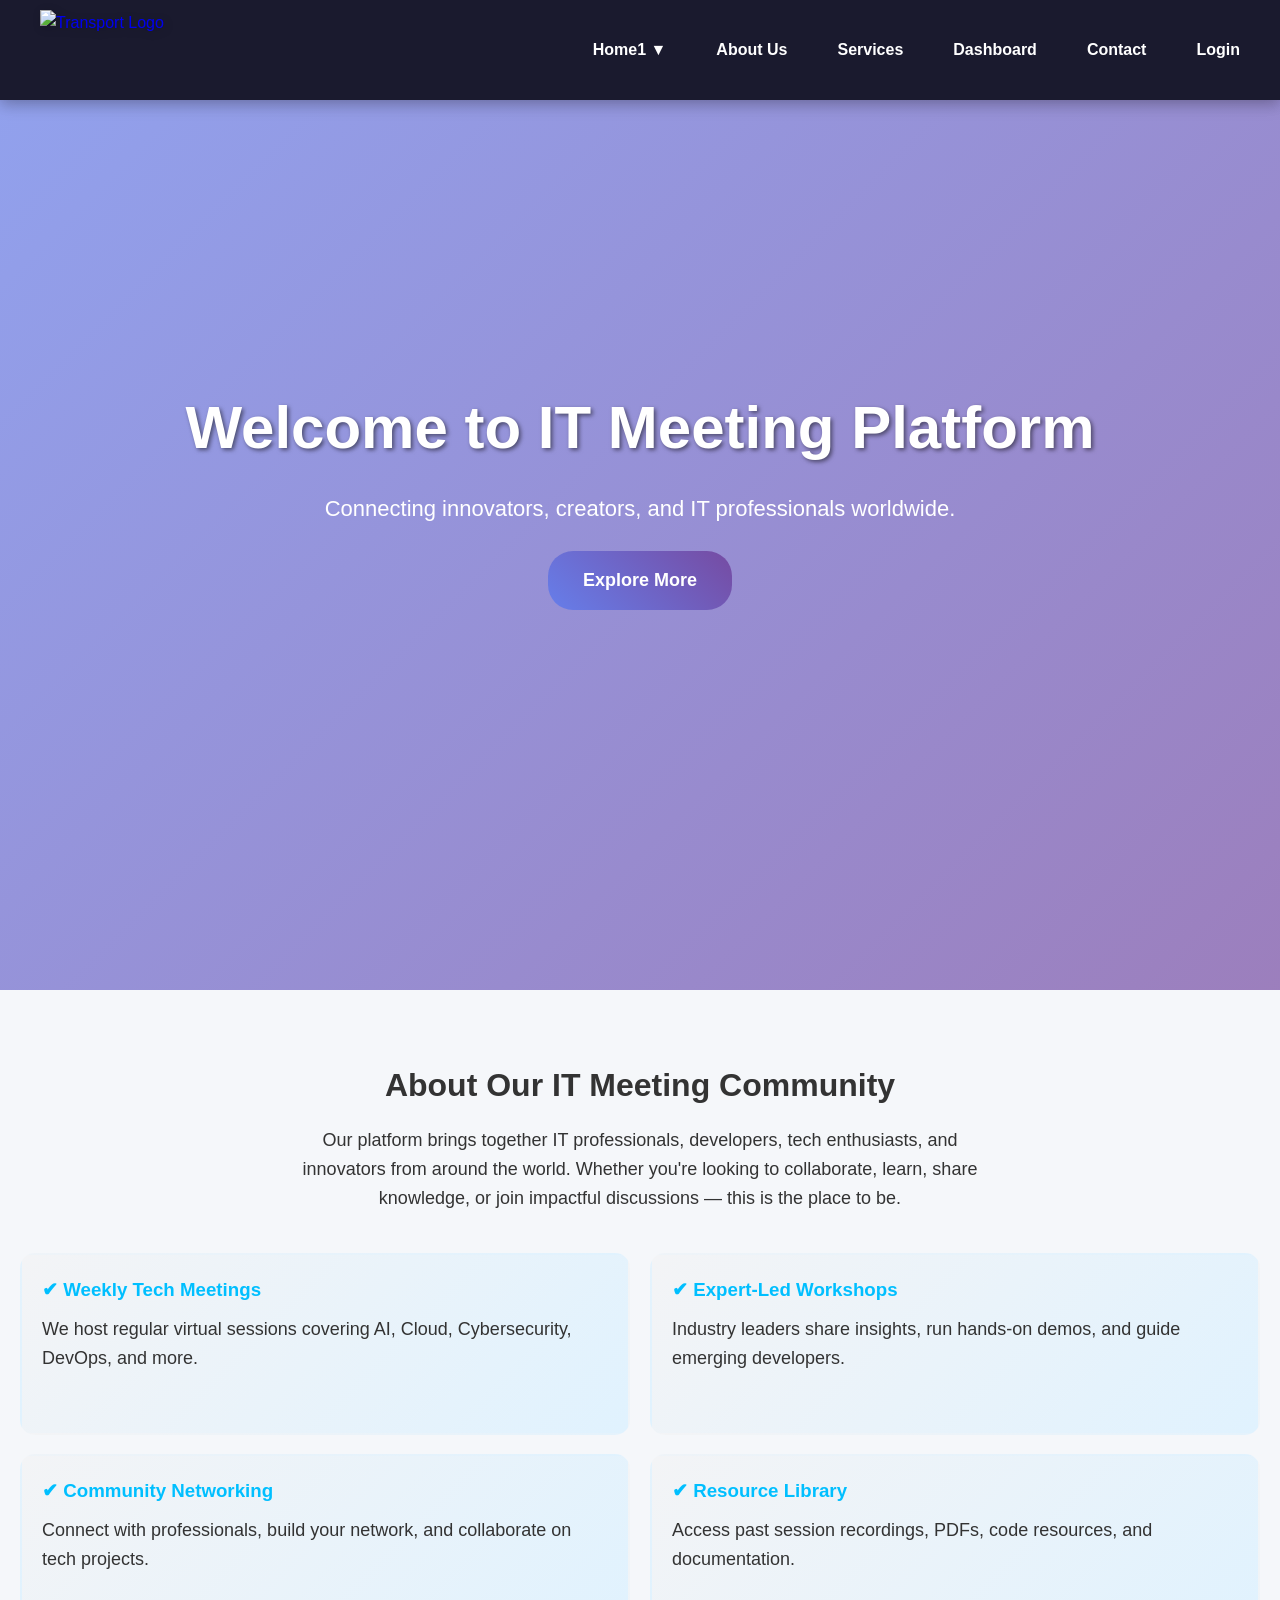
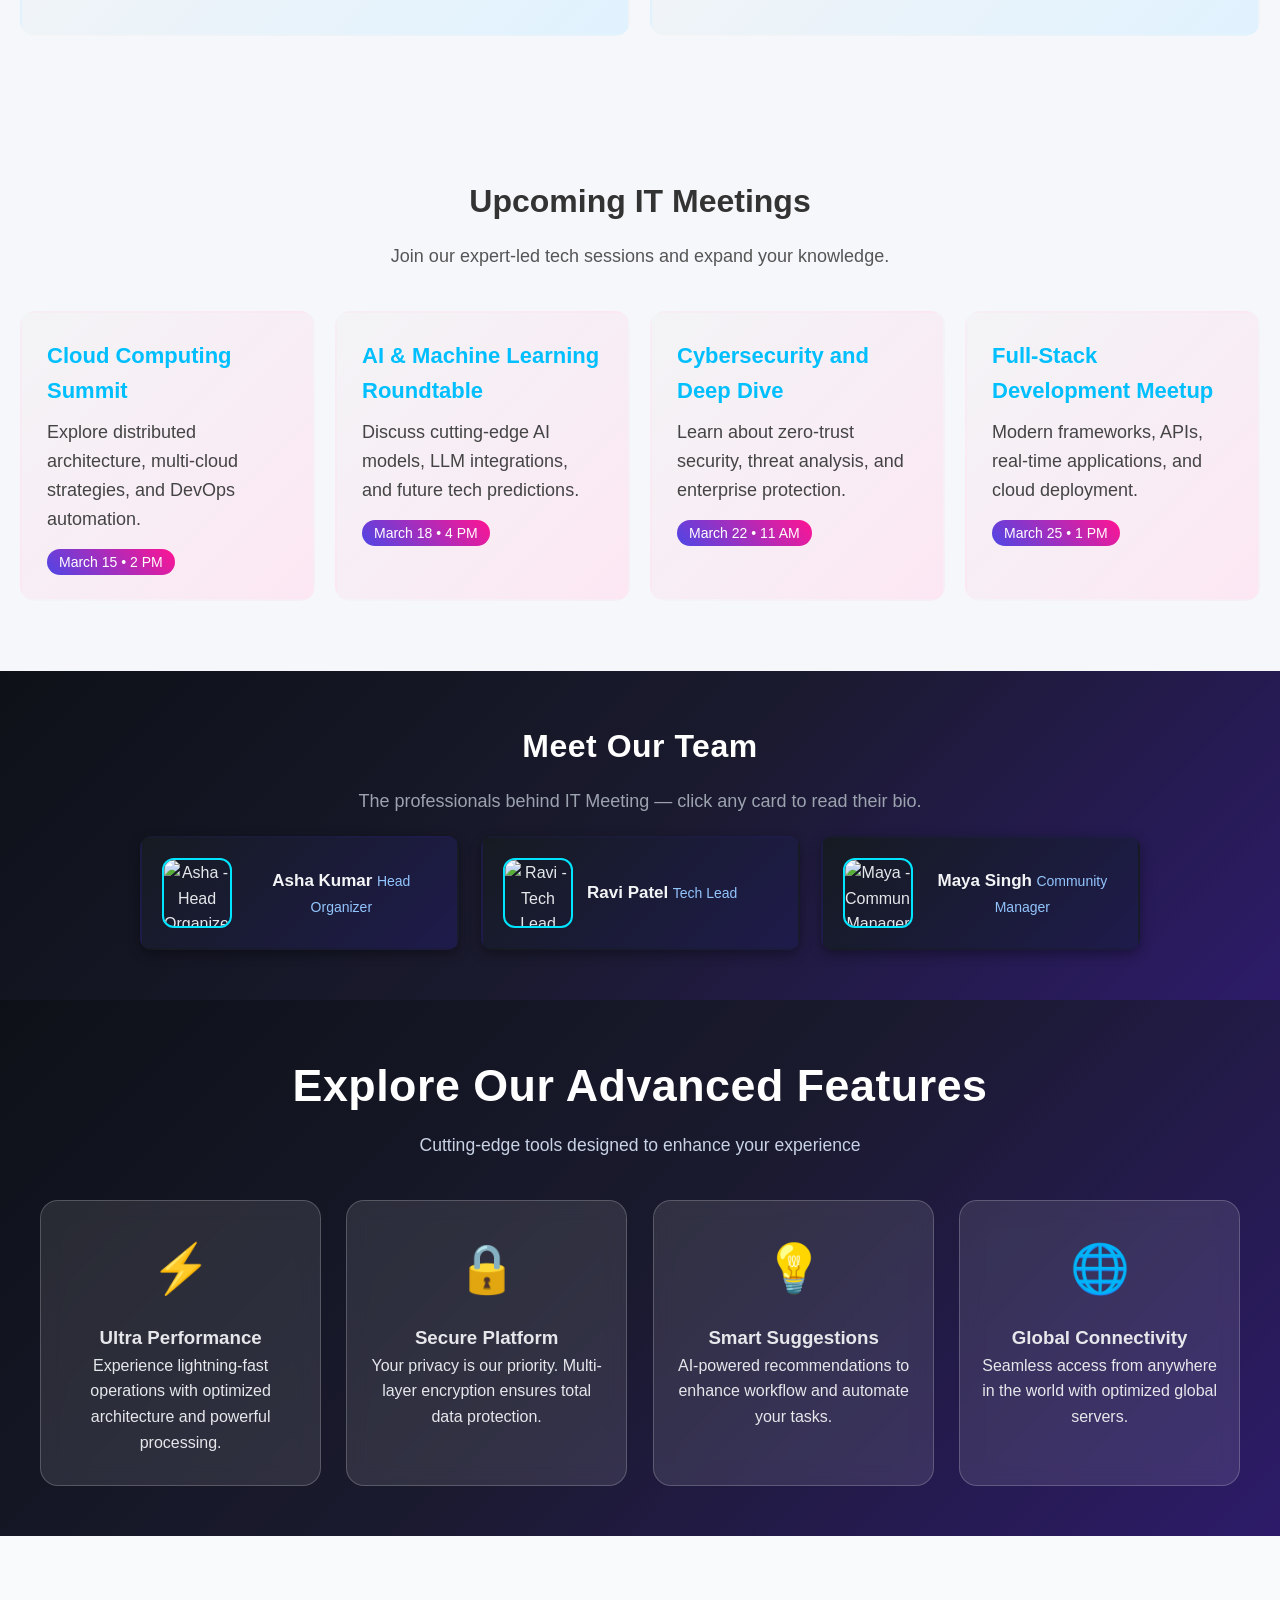
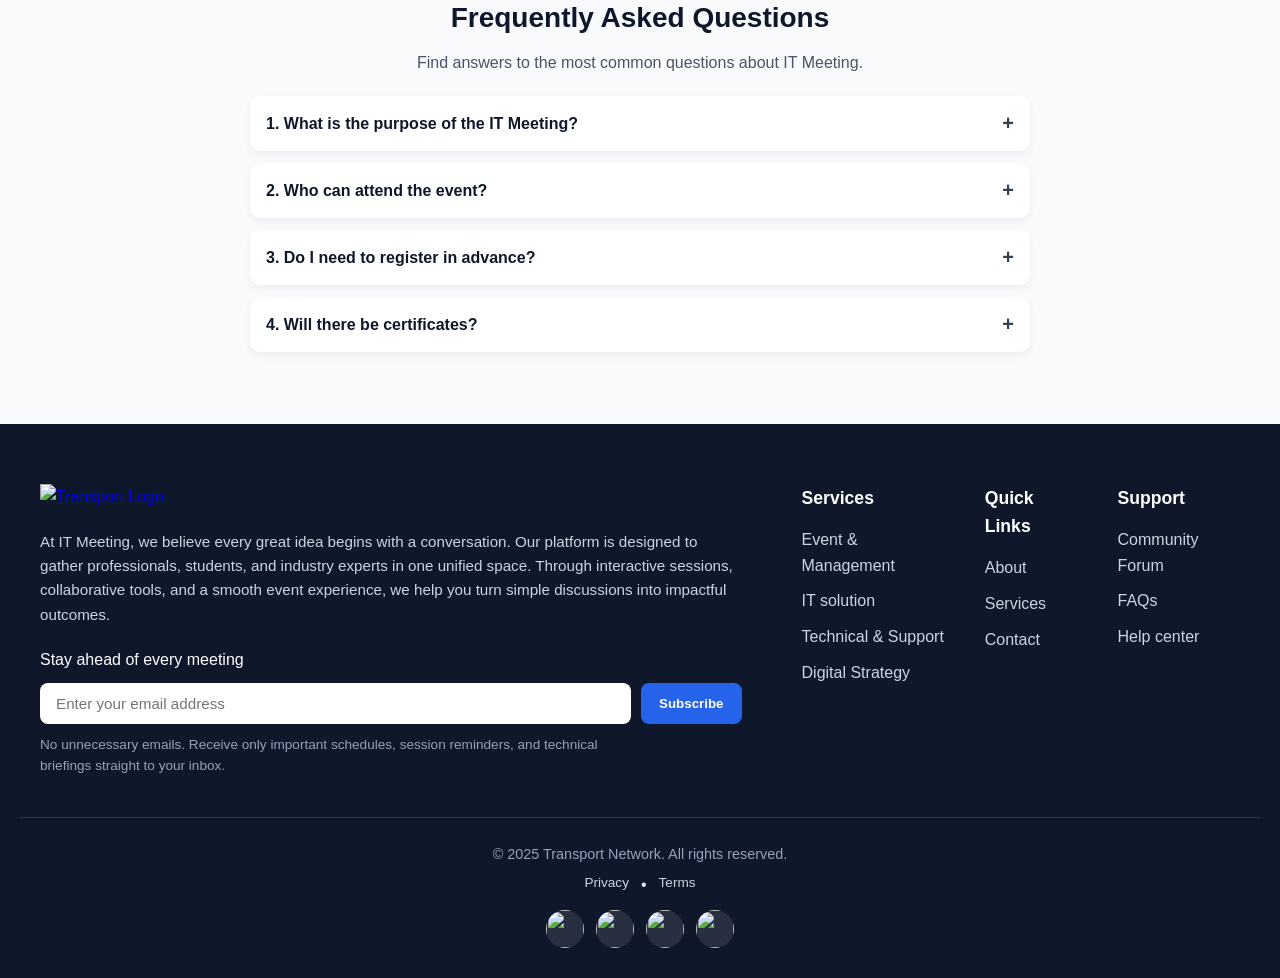
==== commit a261fb23: "nbnbnb" ====
--- a/index.html
+++ b/index.html
@@ -42,7 +42,7 @@
             <!-- Navigation Menu -->
             <ul class="nav-menu" id="navMenu">
                 <li class="nav-item home-dropdown">
-                    <a href="index.html" class="nav-link">Home1</a>
+                    <a href="index.html" class="nav-link">Home1 ▼</a>
                     <ul class="dropdown-menu">
                         <li><a href="home2.html" class="dropdown-link">Home2</a></li>
                     </ul>
@@ -361,11 +361,11 @@
                     </ul>
                 </div>
                 <div class="footer-column">
-                    <h3>Company</h3>
+                    <h3>Quick Links</h3>
                     <ul>
                         <li><a href="about.html">About</a></li>
                         <li><a href="service.html">Services</a></li>
-                        <li><a href="login.html">Contact</a></li>
+                        <li><a href="contact.html">Contact</a></li>
                     </ul>
                 </div>
                 <div class="footer-column">
